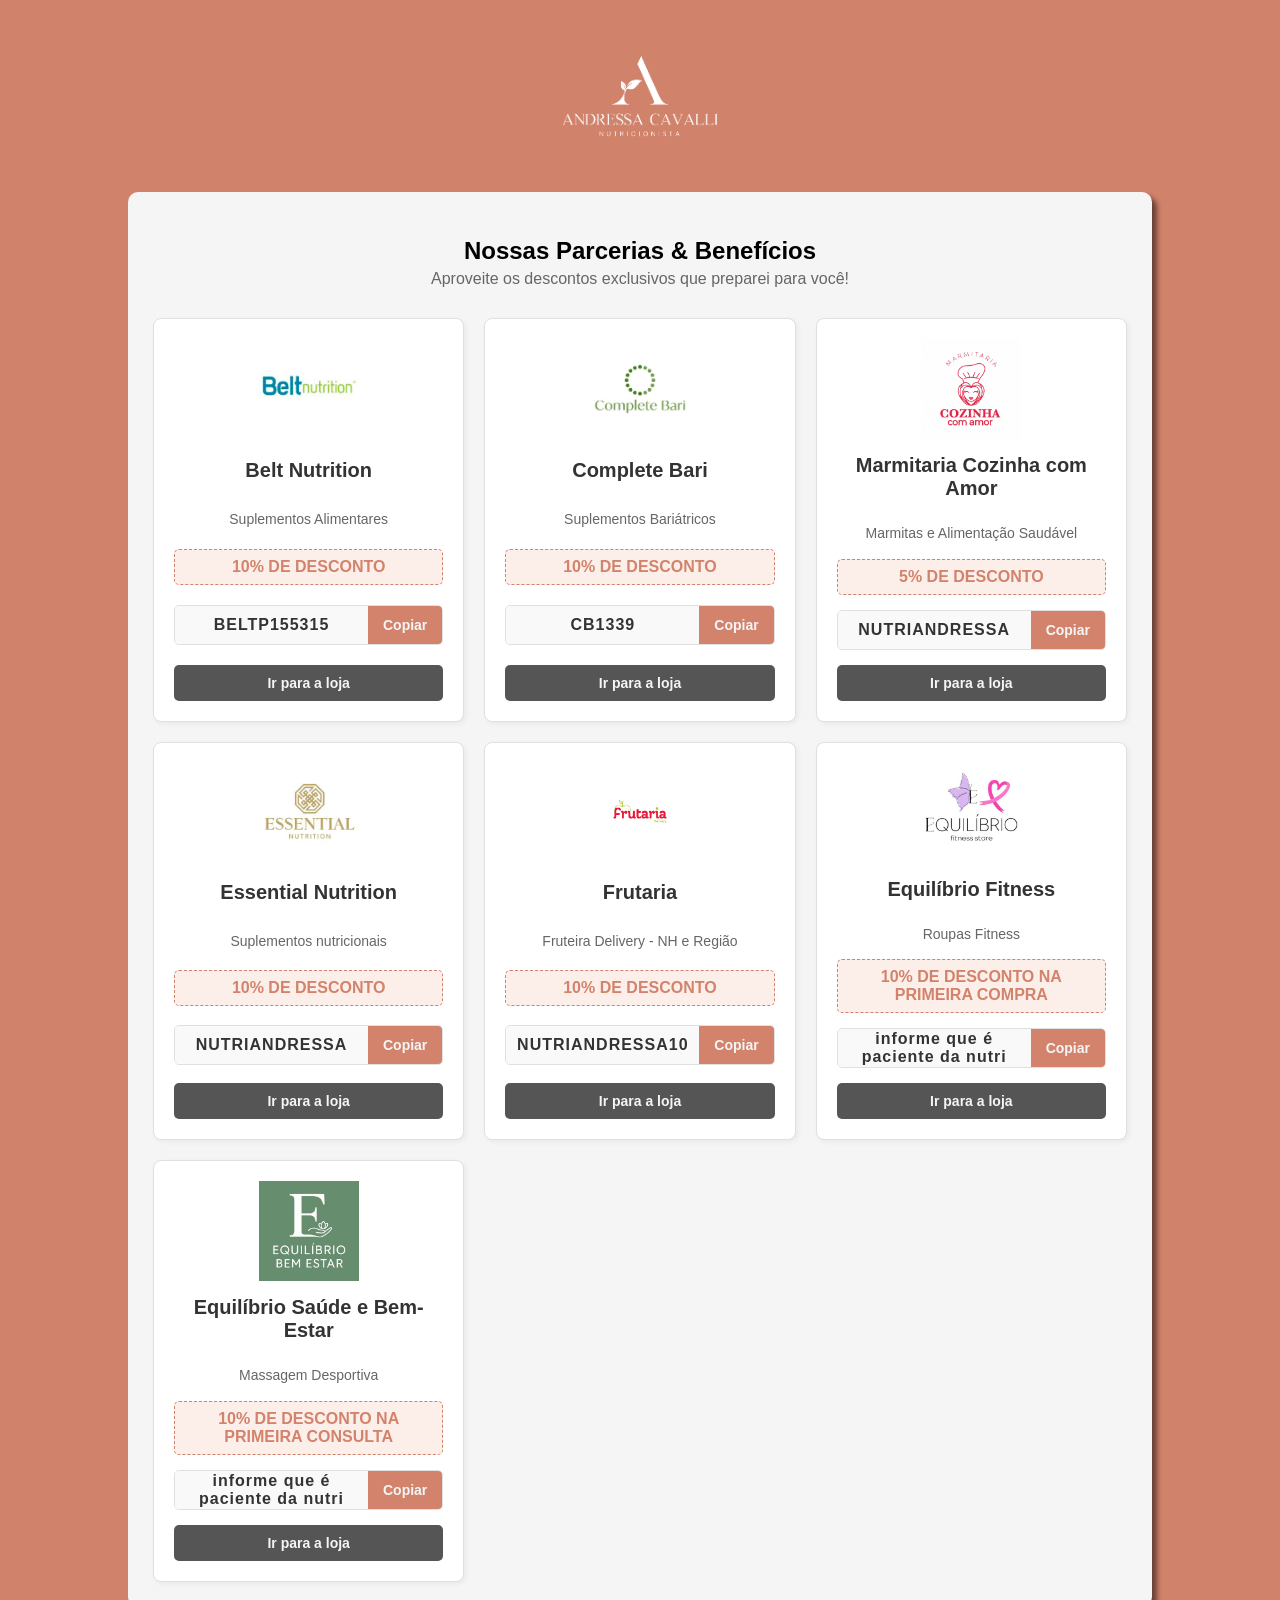
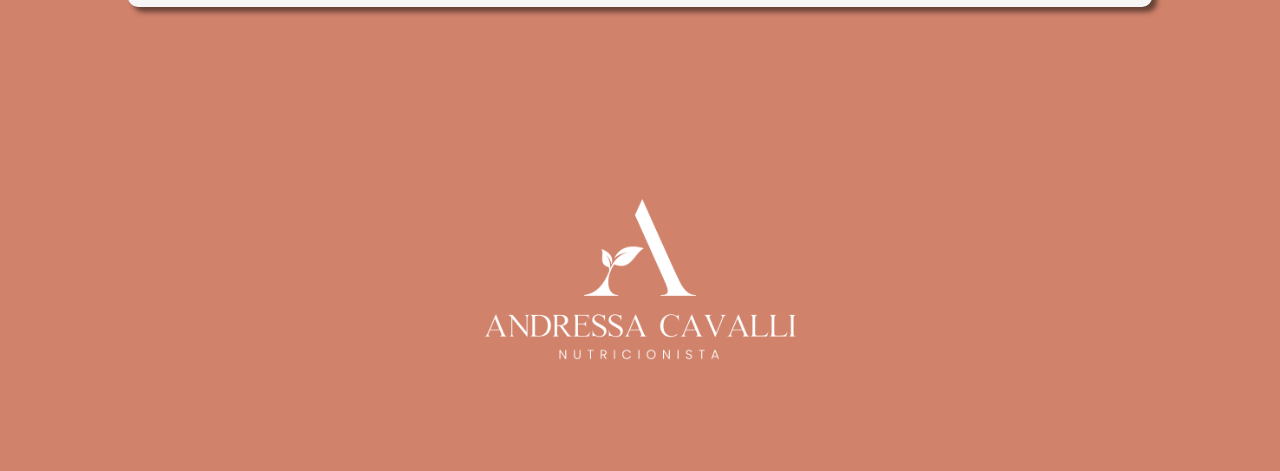
==== index.html @ aa9a292e "Update and rename parcerias.html to index.html" ====
<!DOCTYPE html>
<html lang="pt-BR">
<head>
    <meta charset="UTF-8">
    <meta name="viewport" content="width=device-width, initial-scale=1.0">
    <title>Parcerias - Nutri Andressa Cavalli</title>
    <link rel="stylesheet" href="parcerias.css">
</head>
<body>
    <img src="BRANCO-02.png" alt="logo" class="logo-topo">
    <section class="container">
        <h1>Nossas Parcerias & Benefícios</h1>
        <p class="subtitulo">Aproveite os descontos exclusivos que preparei para você!</p>
        
        <div class="parcerias-grid">
            
            <div class="card-parceiro">
                <div class="parceiro-logo-area">
                    <img src="belt.jpeg" alt="Logo Parceiro 1" class="parceiro-logo">
                </div>
                <h3>Belt Nutrition</h3>
                <p class="descricao">Suplementos Alimentares</p>
                <div class="beneficio">10% DE DESCONTO</div>
                <div class="cupom-area">
                    <span class="cupom-texto" id="cupom1">BELTP155315</span>
                    <button class="btn-copiar" onclick="copiarCupom('cupom1', this)">Copiar</button>
                </div>
                <a href="https://www.beltnutrition.com.br/" target="_blank" class="btn-link">Ir para a loja</a>
            </div>

            <div class="card-parceiro">
                <div class="parceiro-logo-area">
                    <img src="complete_bari.jpeg" alt="Logo Parceiro 2" class="parceiro-logo">
                </div>
                <h3>Complete Bari</h3>
                <p class="descricao">Suplementos Bariátricos</p>
                <div class="beneficio">10% DE DESCONTO</div>
                <div class="cupom-area">
                    <span class="cupom-texto" id="cupom2">CB1339</span>
                    <button class="btn-copiar" onclick="copiarCupom('cupom2', this)">Copiar</button>
                </div>
                <a href="https://www.completebari.com.br/" target="_blank" class="btn-link">Ir para a loja</a>
            </div>

            <div class="card-parceiro">
                <div class="parceiro-logo-area">
                    <img src="cozinha_com_amor.jpeg" alt="Logo Parceiro 3" class="parceiro-logo">
                </div>
                <h3>Marmitaria Cozinha com Amor</h3>
                <p class="descricao">Marmitas e Alimentação Saudável</p>
                <div class="beneficio">5% DE DESCONTO</div>
                <div class="cupom-area">
                    <span class="cupom-texto" id="cupom3">NUTRIANDRESSA</span>
                    <button class="btn-copiar" onclick="copiarCupom('cupom3', this)">Copiar</button>
                </div>
                <a href="Https://www.prefirodelivery.com/cozinhacomamor" target="_blank" class="btn-link">Ir para a loja</a>
            </div>

            <div class="card-parceiro">
                <div class="parceiro-logo-area">
                    <img src="essential.jpeg" alt="Logo Parceiro 4" class="parceiro-logo">
                </div>
                <h3>Essential Nutrition</h3>
                <p class="descricao">Suplementos nutricionais</p>
                <div class="beneficio">10% DE DESCONTO</div>
                <div class="cupom-area">
                    <span class="cupom-texto" id="cupom4">NUTRIANDRESSA</span>
                    <button class="btn-copiar" onclick="copiarCupom('cupom4', this)">Copiar</button>
                </div>
                <a href="https://www.essentialnutrition.com.br/?gad_source=1&gad_campaignid=1625411663&gbraid=0AAAAADqxX4QEl7bnzQ6gUdUJVcE0K5AL_&gclid=CjwKCAjwrNrQBhBjEiwAoR4VO_2Nn-DkXVcD2PJr-rO5Z1HGuMl5RpCswcKU-ZQjck9V8CFf4zP3oxoCLG8QAvD_BwE" target="_blank" class="btn-link">Ir para a loja</a>
            </div>

            <div class="card-parceiro">
                <div class="parceiro-logo-area">
                    <img src="frutaria.png" alt="Logo Parceiro 3" class="parceiro-logo">
                </div>
                <h3>Frutaria</h3>
                <p class="descricao">Fruteira Delivery - NH e Região</p>
                <div class="beneficio">10% DE DESCONTO</div>
                <div class="cupom-area">
                    <span class="cupom-texto" id="cupom5">NUTRIANDRESSA10</span>
                    <button class="btn-copiar" onclick="copiarCupom('cupom5', this)">Copiar</button>
                </div>
                <a href="https://frutariadelivery.instabuy.com.br/" target="_blank" class="btn-link">Ir para a loja</a>
            </div>

            <div class="card-parceiro">
                <div class="parceiro-logo-area">
                    <img src="equilibrio.jpg" alt="Logo Parceiro 3" class="parceiro-logo">
                </div>
                <h3>Equilíbrio Fitness</h3>
                <p class="descricao">Roupas Fitness</p>
                <div class="beneficio">10% DE DESCONTO NA PRIMEIRA COMPRA</div>
                <div class="cupom-area">
                    <span class="cupom-texto" id="cupom6">Entre em contato e informe que é paciente da nutri Andressa</span>
                    <button class="btn-copiar" onclick="copiarCupom('cupom6', this)">Copiar</button>
                </div>
                <a href="https://www.instagram.com/equilibrio.fitness__?igsh=N2ltanNsemprM3d3" target="_blank" class="btn-link">Ir para a loja</a>
            </div>

            <div class="card-parceiro">
                <div class="parceiro-logo-area">
                    <img src="equilibrio1.jpg" alt="Logo Parceiro 3" class="parceiro-logo">
                </div>
                <h3>Equilíbrio Saúde e Bem-Estar</h3>
                <p class="descricao">Massagem Desportiva</p>
                <div class="beneficio">10% DE DESCONTO NA PRIMEIRA CONSULTA</div>
                <div class="cupom-area">
                    <span class="cupom-texto" id="cupom7">Entre em contato e informe que é paciente da nutri Andressa</span>
                    <button class="btn-copiar" onclick="copiarCupom('cupom7', this)">Copiar</button>
                </div>
                <a href="https://wa.me/5551998532675" target="_blank" class="btn-link">Ir para a loja</a>
            </div>

            </div>
    </section>
    
    <img src="BRANCO-02.png" alt="logo" class="logo">

    <script>
        function copiarCupom(idElemento, botao) {
            const textoCupom = document.getElementById(idElemento).innerText;
            navigator.clipboard.writeText(textoCupom).then(() => {
                const textoOriginal = botao.innerText;
                botao.innerText = "Copiado!";
                botao.style.background = "#4CAF50"; // Muda para verde ao copiar
                
                setTimeout(() => {
                    botao.innerText = textoOriginal;
                    botao.style.background = "#D3836C"; // Volta para a cor padrão da nutri
                }, 2000);
            }).catch(err => {
                console.error("Erro ao copiar: ", err);
            });
        }
    </script>
</body>
</html>
---- parcerias.css ----
/* Configurações Globais (Exatamente iguais ao seu projeto original) */
* {
    box-sizing: border-box;
    outline: 0;
    font-size: 20px;
    font-family: Arial, Helvetica, sans-serif;
}

body {
    background-color: #D0826B; /* Cor de fundo idêntica */
    margin: 0;
    padding: 0;
}

/* Container Principal - Ajustado para 80% para caber 3 colunas confortavelmente */
.container {
    background: whitesmoke;
    border-radius: 10px;
    box-shadow: 5px 5px 5px rgba(0,0,0,.5);
    max-width: 80%; 
    display: block;
    top: 0px;
    margin: auto;
    padding: 25px;
    position: relative;
    margin-bottom: 80px;
}

h1 {
    text-align: center;
    font-family: Arial, Helvetica, sans-serif;
    font-size: 24px;
    padding: 10px 10px 0 10px;
    margin: 10px 10px 0 10px;
}

.subtitulo {
    text-align: center;
    font-size: 16px;
    color: #666;
    margin-top: 5px;
    margin-bottom: 30px;
}

/* Grid configurada para exibir exatamente 3 colunas por linha */
.parcerias-grid {
    display: grid;
    grid-template-columns: repeat(3, 1fr);
    gap: 20px;
}

/* Estilo de cada Card de Parceiro */
.card-parceiro {
    background: #ffffff;
    border: 1px solid #e0e0e0;
    border-radius: 8px;
    padding: 20px;
    text-align: center;
    display: flex;
    flex-direction: column;
    justify-content: space-between;
    box-shadow: 2px 2px 5px rgba(0,0,0,0.05);
}

/* Área que envolve a logo do parceiro */
.parceiro-logo-area {
    width: 100%;
    height: 100px; /* Altura fixa para manter o alinhamento perfeito dos cards */
    display: flex;
    align-items: center;
    justify-content: center;
    margin-bottom: 15px;
    background-color: #ffffff;
}

/* Imagem da logo do parceiro */
.parceiro-logo {
    max-width: 100%;
    max-height: 100%;
    object-fit: contain; /* Impede que a foto fique esticada ou distorcida */
}

.card-parceiro h3 {
    margin: 0 0 10px 0;
    font-size: 20px;
    color: #333;
}

.card-parceiro .descricao {
    font-size: 14px;
    color: #666;
    margin-bottom: 15px;
    line-height: 1.4;
}

/* Tag de benefício/desconto */
.card-parceiro .beneficio {
    background-color: #fceee9;
    color: #D3836C;
    font-weight: bold;
    font-size: 16px;
    padding: 8px;
    border-radius: 5px;
    margin-bottom: 15px;
    border: 1px dashed #D3836C;
}

/* Área de copiar Cupom */
.cupom-area {
    display: flex;
    border: 1px solid #e0e0e0;
    border-radius: 5px;
    overflow: hidden;
    margin-bottom: 15px;
    height: 40px;
}

.cupom-texto {
    flex: 1;
    background: #f9f9f9;
    font-size: 16px;
    font-weight: bold;
    display: flex;
    align-items: center;
    justify-content: center;
    color: #333;
    letter-spacing: 1px;
}

.btn-copiar {
    border: none;
    background: #D3836C;
    color: whitesmoke;
    font-size: 14px;
    font-weight: 700;
    cursor: pointer;
    padding: 0 15px;
    transition: background 0.2s;
}

.btn-copiar:hover {
    background: #9b604f;
}

/* Link de acesso à loja */
.btn-link {
    display: block;
    text-decoration: none;
    background: #555;
    color: whitesmoke;
    font-size: 14px;
    font-weight: bold;
    padding: 10px;
    border-radius: 5px;
    transition: background 0.2s;
}

.btn-link:hover {
    background: #333;
}

/* Logo da Nutricionista (Igual ao seu original) */
.logo {
    width: 30%;
    display: block;
    margin: 0px auto 0px auto;
}

/* Responsividade: Ajustes essenciais para a tela do celular do paciente */
@media (max-width: 900px) {
    .container {
        max-width: 90%;
        top: 0px;
        padding: 15px;
    }
    
    /* No celular, transforma as 3 colunas em 1 para não esmagar os cards */
    .parcerias-grid {
        grid-template-columns: 1fr;
    }
    
    .logo {
        width: 55%;
        margin-top: 0px;
    }
}

.logo-topo {
    width: 15%;
    display: block;
    margin: 0px auto 0px auto;
}

@media (max-width: 900px) {
    .logo-topo {
        width: 35%;
    }
}
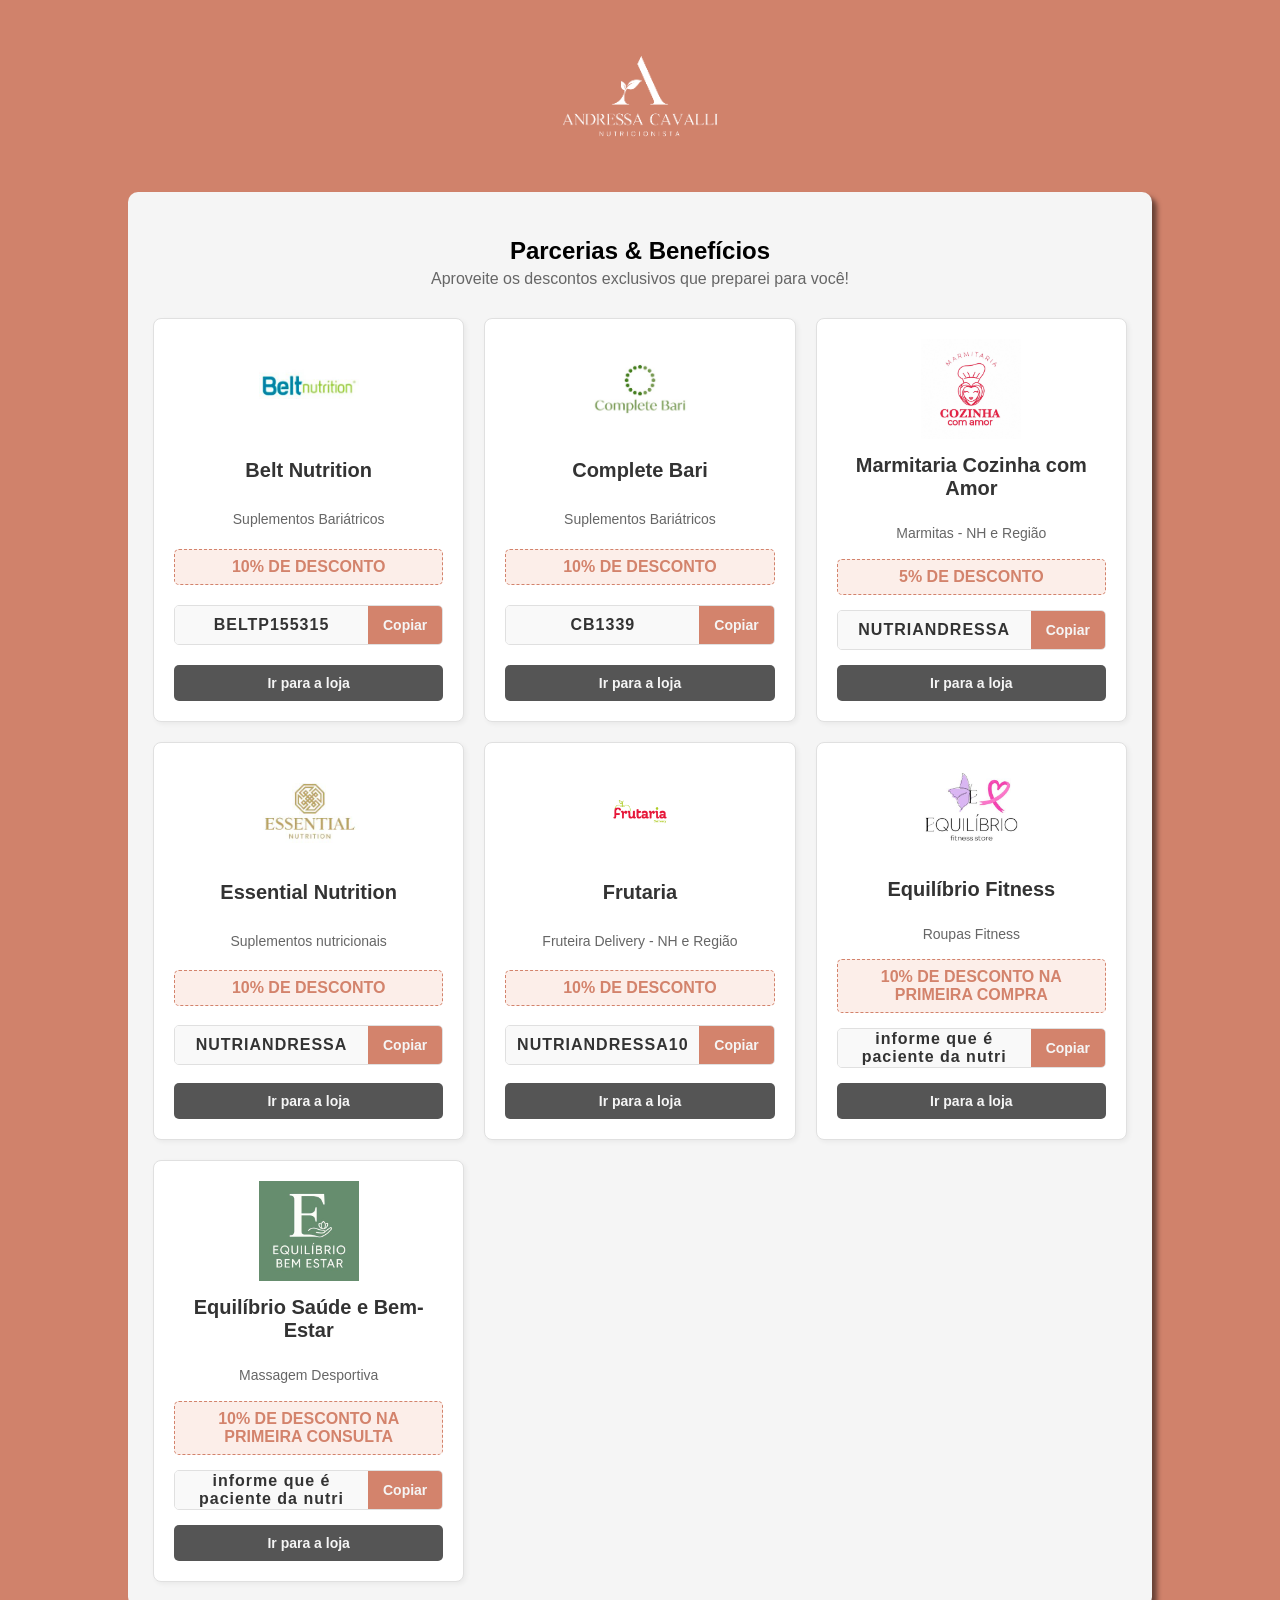
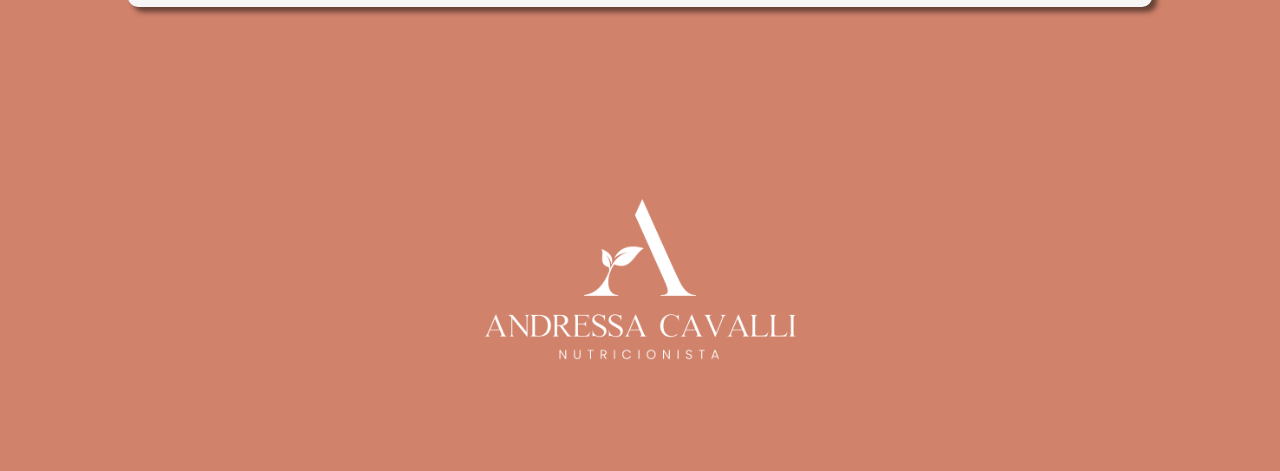
==== commit e1323d8e: "Update index.html" ====
--- a/index.html
+++ b/index.html
@@ -9,7 +9,7 @@
 <body>
     <img src="BRANCO-02.png" alt="logo" class="logo-topo">
     <section class="container">
-        <h1>Nossas Parcerias & Benefícios</h1>
+        <h1>Parcerias & Benefícios</h1>
         <p class="subtitulo">Aproveite os descontos exclusivos que preparei para você!</p>
         
         <div class="parcerias-grid">
@@ -19,7 +19,7 @@
                     <img src="belt.jpeg" alt="Logo Parceiro 1" class="parceiro-logo">
                 </div>
                 <h3>Belt Nutrition</h3>
-                <p class="descricao">Suplementos Alimentares</p>
+                <p class="descricao">Suplementos Bariátricos</p>
                 <div class="beneficio">10% DE DESCONTO</div>
                 <div class="cupom-area">
                     <span class="cupom-texto" id="cupom1">BELTP155315</span>
@@ -47,7 +47,7 @@
                     <img src="cozinha_com_amor.jpeg" alt="Logo Parceiro 3" class="parceiro-logo">
                 </div>
                 <h3>Marmitaria Cozinha com Amor</h3>
-                <p class="descricao">Marmitas e Alimentação Saudável</p>
+                <p class="descricao">Marmitas - NH e Região</p>
                 <div class="beneficio">5% DE DESCONTO</div>
                 <div class="cupom-area">
                     <span class="cupom-texto" id="cupom3">NUTRIANDRESSA</span>
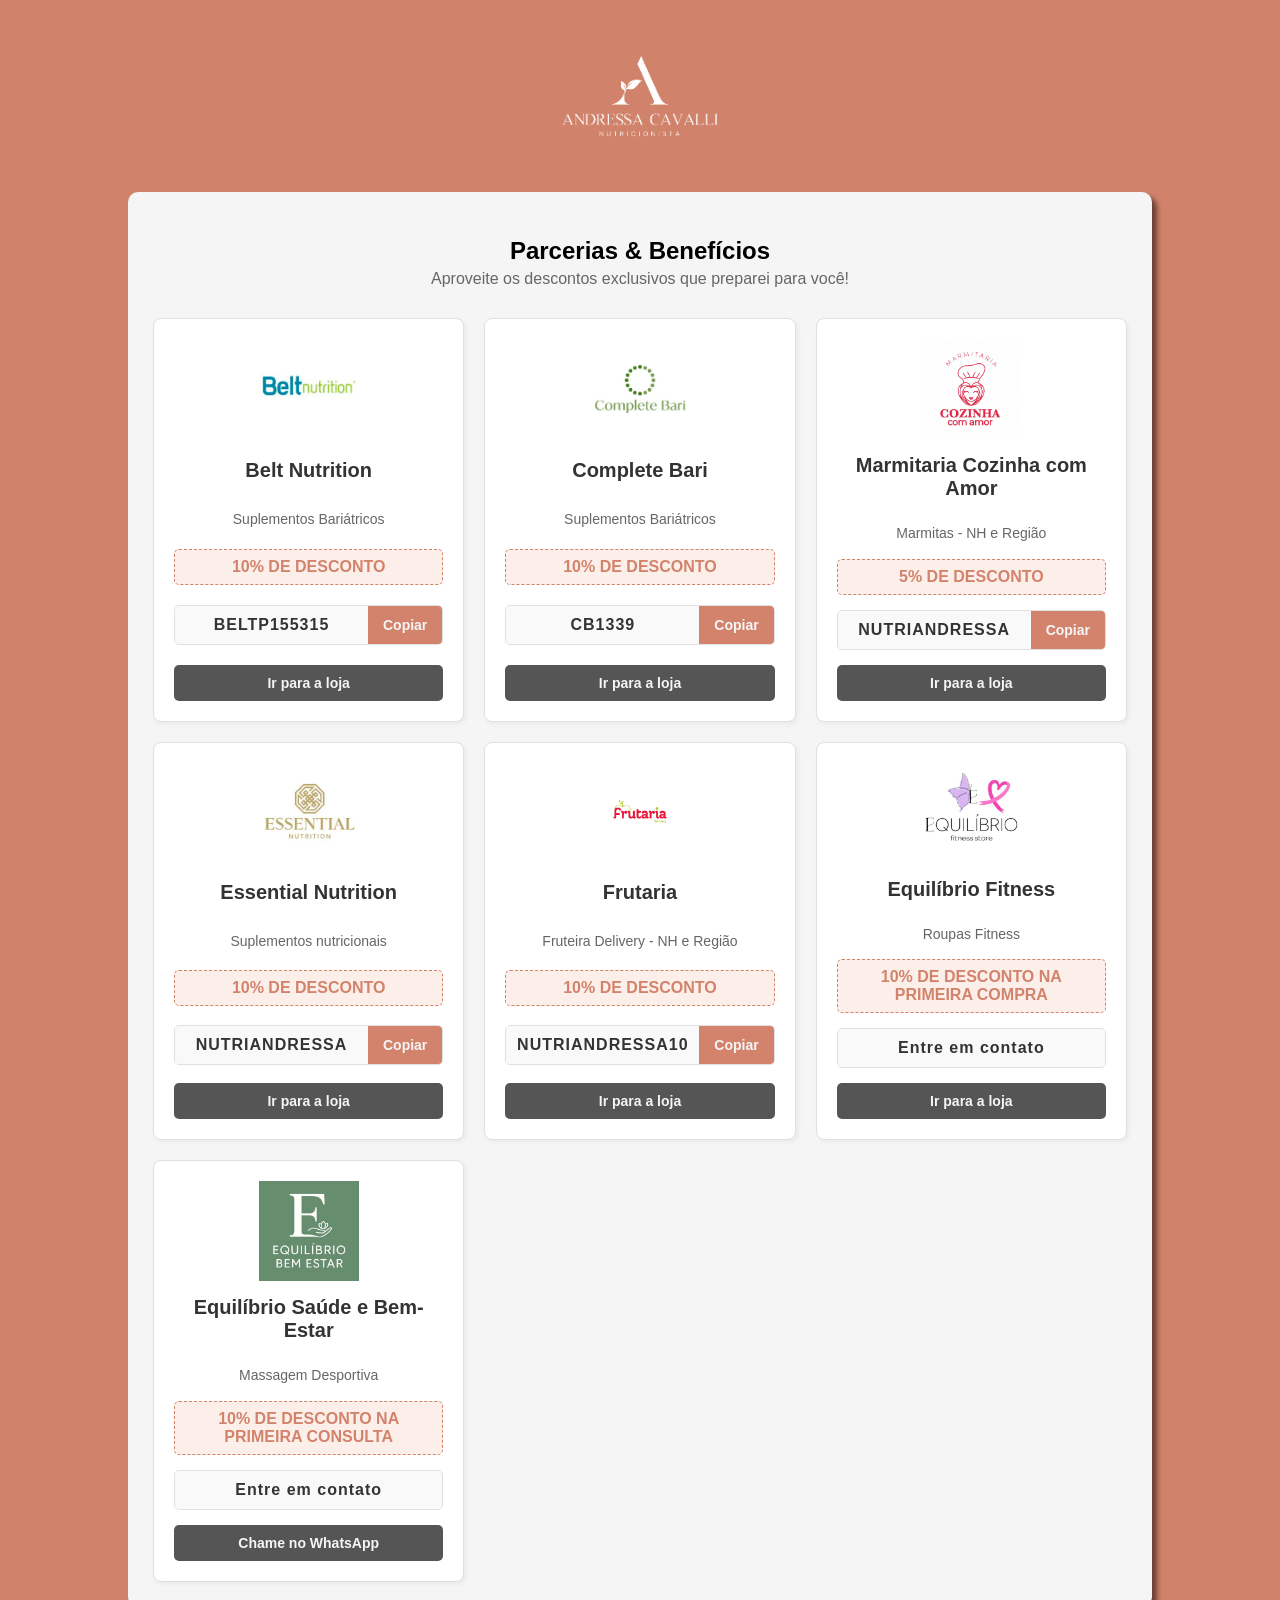
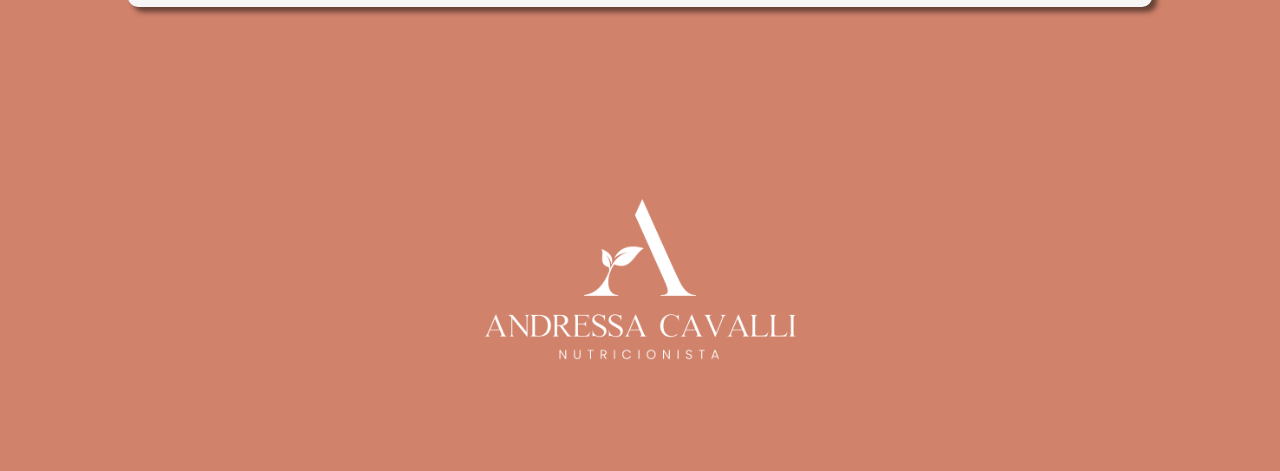
==== commit 297bffe4: "Update index.html" ====
--- a/index.html
+++ b/index.html
@@ -92,8 +92,8 @@
                 <p class="descricao">Roupas Fitness</p>
                 <div class="beneficio">10% DE DESCONTO NA PRIMEIRA COMPRA</div>
                 <div class="cupom-area">
-                    <span class="cupom-texto" id="cupom6">Entre em contato e informe que é paciente da nutri Andressa</span>
-                    <button class="btn-copiar" onclick="copiarCupom('cupom6', this)">Copiar</button>
+                    <span class="cupom-texto" id="cupom6">Entre em contato</span>
+                    <!--<button class="btn-copiar" onclick="copiarCupom('cupom6', this)">Copiar</button>-->
                 </div>
                 <a href="https://www.instagram.com/equilibrio.fitness__?igsh=N2ltanNsemprM3d3" target="_blank" class="btn-link">Ir para a loja</a>
             </div>
@@ -106,10 +106,10 @@
                 <p class="descricao">Massagem Desportiva</p>
                 <div class="beneficio">10% DE DESCONTO NA PRIMEIRA CONSULTA</div>
                 <div class="cupom-area">
-                    <span class="cupom-texto" id="cupom7">Entre em contato e informe que é paciente da nutri Andressa</span>
-                    <button class="btn-copiar" onclick="copiarCupom('cupom7', this)">Copiar</button>
+                    <span class="cupom-texto" id="cupom7">Entre em contato</span>
+                    <!--<button class="btn-copiar" onclick="copiarCupom('cupom7', this)">Copiar</button>-->
                 </div>
-                <a href="https://wa.me/5551998532675" target="_blank" class="btn-link">Ir para a loja</a>
+                <a href="https://wa.me/5551998532675" target="_blank" class="btn-link">Chame no WhatsApp</a>
             </div>
 
             </div>
